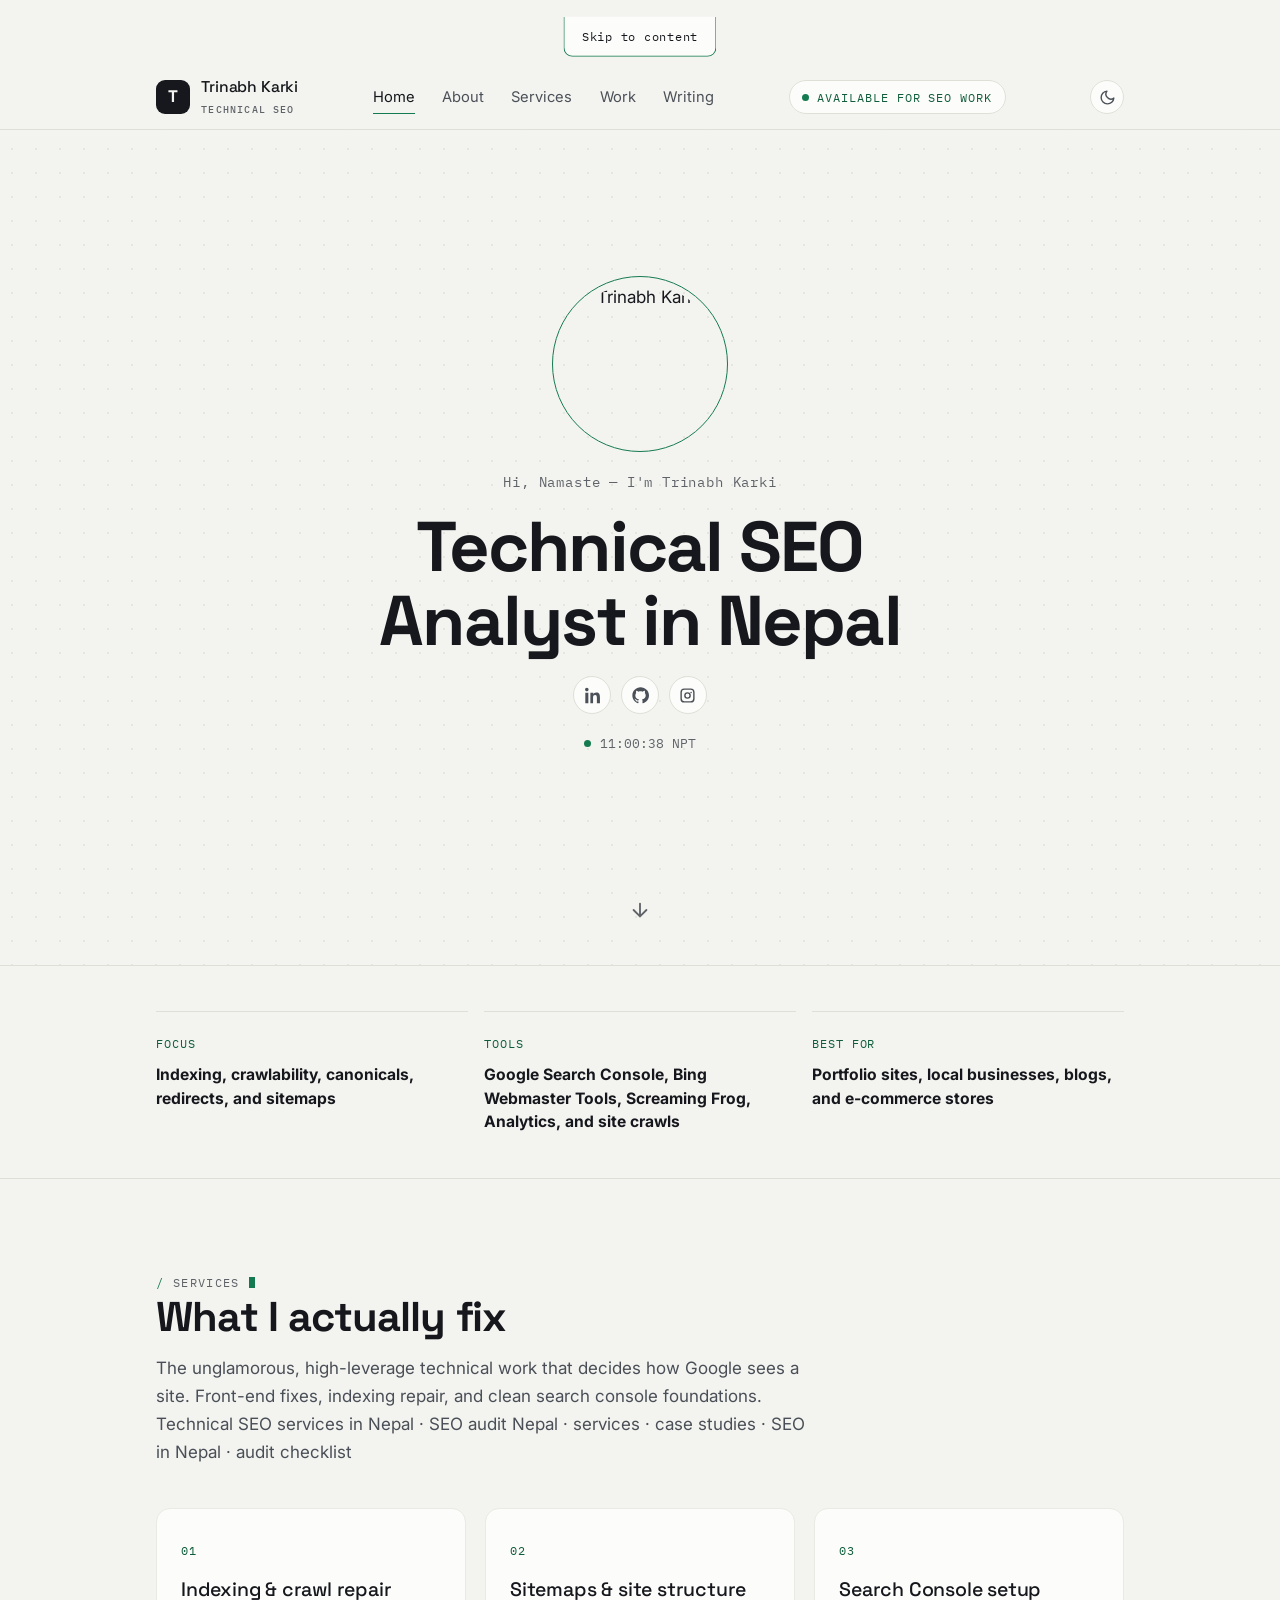
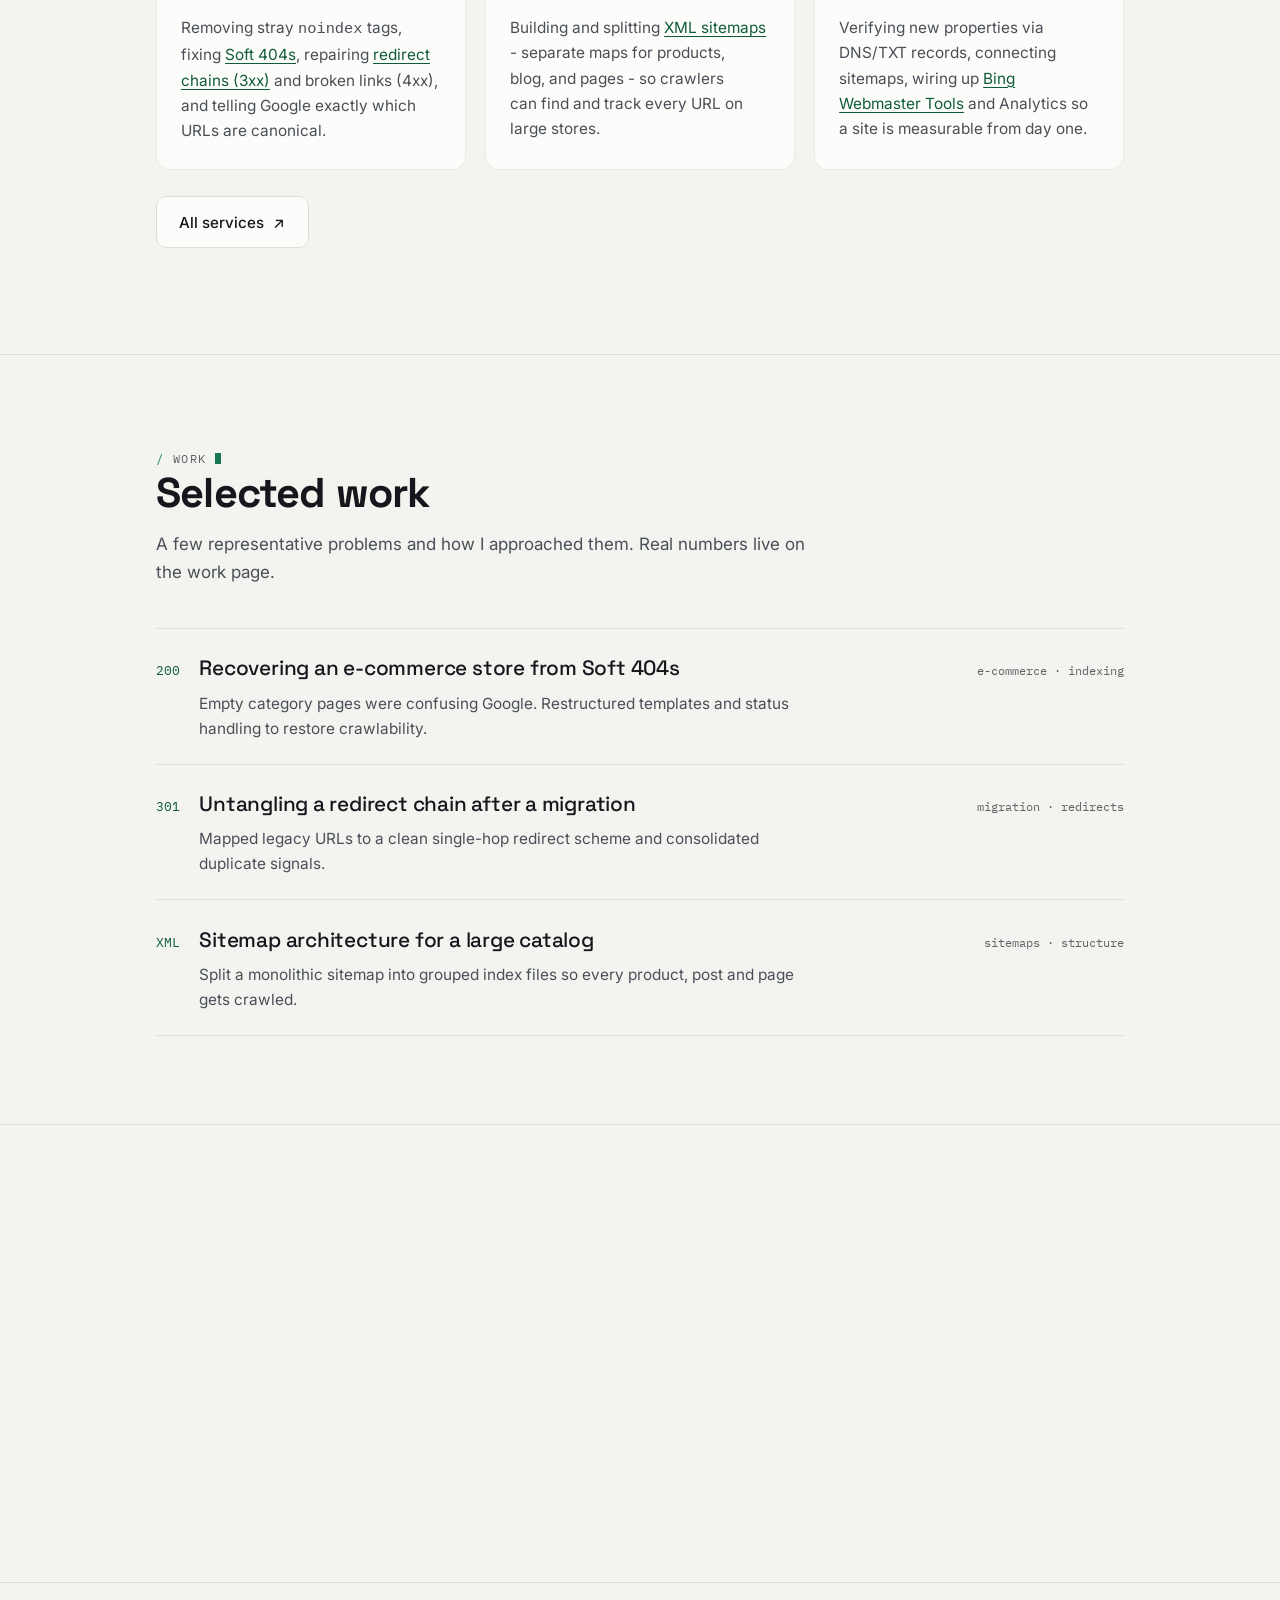
==== index.html @ 0bdc73ef "Add CSS crawl progress compatibility" ====
<!DOCTYPE html>
<html lang="en">
<head>
<meta charset="UTF-8">
<script>(function(){var r=document.documentElement;r.classList.add('js');try{var t=localStorage.getItem('theme');if(t==='light'||t==='dark'){r.setAttribute('data-theme',t);}}catch(e){}})();</script>
<meta name="viewport" content="width=device-width, initial-scale=1">
<meta name="theme-color" content="#F3F4F0" media="(prefers-color-scheme: light)">
<meta name="theme-color" content="#0C0E12" media="(prefers-color-scheme: dark)">
<title>Technical SEO Analyst in Nepal | Trinabh Karki</title>
<meta name="description" content="Trinabh Karki is a technical SEO analyst in Nepal focused on crawlability, indexing, canonicals, redirects, XML sitemaps, Search Console and technical audits.">
<link rel="canonical" href="https://trinabh.com.np/">
<meta name="robots" content="index, follow">
<meta property="og:type" content="website">
<meta property="og:site_name" content="Trinabh Karki">
<meta property="og:title" content="Technical SEO Analyst in Nepal | Trinabh Karki">
<meta property="og:description" content="Trinabh Karki is a technical SEO analyst in Nepal focused on crawlability, indexing, canonicals, redirects, XML sitemaps, Search Console and technical audits.">
<meta property="og:url" content="https://trinabh.com.np/">
<meta property="og:image" content="https://trinabh.com.np/images/og-banner.png">
<meta property="og:image:width" content="1200">
<meta property="og:image:height" content="630">
<meta property="og:image:alt" content="Trinabh Karki - Technical SEO Analyst">
<meta property="og:locale" content="en_NP">
<meta name="twitter:card" content="summary_large_image">
<meta name="twitter:title" content="Technical SEO Analyst in Nepal | Trinabh Karki">
<meta name="twitter:description" content="Trinabh Karki is a technical SEO analyst in Nepal focused on crawlability, indexing, canonicals, redirects, XML sitemaps, Search Console and technical audits.">
<meta name="twitter:image" content="https://trinabh.com.np/images/og-banner.png">
<meta name="twitter:image:alt" content="Trinabh Karki - Technical SEO Analyst">
<link rel="icon" href="/favicon.ico" sizes="any">
<link rel="icon" type="image/png" href="/favicon.png">
<link rel="preconnect" href="https://fonts.googleapis.com">
<link rel="preconnect" href="https://fonts.gstatic.com" crossorigin>
<link href="https://fonts.googleapis.com/css2?family=IBM+Plex+Mono:wght@400;500&family=Inter:wght@400;500;600&family=Space+Grotesk:wght@500;700&display=swap" rel="stylesheet">
<link rel="stylesheet" href="/css/main.css">
<link rel="alternate" type="application/rss+xml" title="Trinabh Karki - Writing" href="/feed.xml">
<script type="application/ld+json">
{
  "@context": "https://schema.org",
  "@graph": [
    {
      "@type": "Person",
      "@id": "https://trinabh.com.np/#person",
      "name": "Trinabh Karki",
      "jobTitle": "Technical SEO Analyst",
      "url": "https://trinabh.com.np/",
      "image": "https://trinabh.com.np/images/profile1.webp",
      "worksFor": { "@type": "Organization", "name": "SmartSites Nepal" },
      "alumniOf": { "@type": "CollegeOrUniversity", "name": "Tribhuvan University" },
      "address": { "@type": "PostalAddress", "addressLocality": "Kathmandu", "addressCountry": "NP" },
      "knowsAbout": ["Technical SEO", "Indexing", "Google Search Console", "Site migrations", "Sitemaps", "Google Analytics 4", "Google Tag Manager", "Malware remediation"],
      "knowsLanguage": ["en", "ne"],
      "email": "karkitrinabh30@gmail.com",
      "sameAs": [
        "https://www.linkedin.com/in/trinabhkarki/",
        "https://github.com/trinabhk",
        "https://www.instagram.com/trinabhkarki_/"
      ]
    },
    {
      "@type": "WebSite",
      "@id": "https://trinabh.com.np/#website",
      "url": "https://trinabh.com.np/",
      "name": "Trinabh Karki",
      "description": "Technical SEO analyst in Nepal - indexing, crawlability, and Search Console work.",
      "inLanguage": "en",
      "publisher": { "@id": "https://trinabh.com.np/#person" }
    }
  ]
}
</script>
</head>
<body>
<a class="skip-link" href="#main">Skip to content</a>
<div class="crawl-progress" aria-hidden="true"><div class="crawl-progress-bar"></div></div>

<header class="site-head">
  <div class="wrap head-inner">
    <a class="brand" href="/">
      <span class="brand-mark">T</span>
      <span class="brand-name">Trinabh Karki<span>Technical SEO</span></span>
    </a>
    <nav class="nav" id="primary-nav" aria-label="Primary">
      <a href="/" aria-current="page">Home</a>
      <a href="/about/">About</a>
      <a href="/services/">Services</a>
      <a href="/projects/">Work</a>
      <a href="/blog/">Writing</a>
    </nav>
    <a class="head-cta" href="mailto:karkitrinabh30@gmail.com?subject=Technical%20SEO%20Help"><span class="dot"></span>available for SEO work</a>
    <button class="theme-toggle" aria-label="Toggle dark mode" aria-pressed="false">
      <svg class="icon-sun" viewBox="0 0 24 24" fill="none" stroke="currentColor" stroke-width="2" stroke-linecap="round" stroke-linejoin="round" aria-hidden="true"><circle cx="12" cy="12" r="4"></circle><path d="M12 2v2M12 20v2M4.93 4.93l1.41 1.41M17.66 17.66l1.41 1.41M2 12h2M20 12h2M6.34 17.66l-1.41 1.41M19.07 4.93l-1.41 1.41"></path></svg>
      <svg class="icon-moon" viewBox="0 0 24 24" fill="none" stroke="currentColor" stroke-width="2" stroke-linecap="round" stroke-linejoin="round" aria-hidden="true"><path d="M21 12.79A9 9 0 1 1 11.21 3 7 7 0 0 0 21 12.79z"></path></svg>
    </button>
    <button class="nav-toggle" aria-label="Menu" aria-controls="primary-nav" aria-expanded="false"><span></span><span></span><span></span></button>
  </div>
</header>

<main id="main">
  <section class="welcome">
    <div class="wrap welcome-inner">
      <div class="welcome-photo-wrap">
        <img
          class="welcome-photo"
          src="/images/profile1-176.webp"
          srcset="/images/profile1-120.webp 120w,
                  /images/profile1-176.webp 176w,
                  /images/profile1-240.webp 240w,
                  /images/profile1-352.webp 352w"
          sizes="(max-width: 600px) 120px, (max-width: 880px) 20vw, 176px"
          alt="Trinabh Karki"
          width="176"
          height="176"
          fetchpriority="high"
        >
      </div>
      <p class="welcome-greeting">Hi, Namaste — I'm Trinabh Karki</p>
      <h1 class="welcome-name">Technical SEO Analyst in Nepal</h1>
      <div class="welcome-social">
        <a href="https://www.linkedin.com/in/trinabhkarki/" target="_blank" rel="noopener noreferrer" aria-label="LinkedIn profile">
          <svg viewBox="-1.5 0 24 24" aria-hidden="true"><path d="M4.98 3.5C4.98 4.88 3.86 6 2.5 6S0 4.88 0 3.5 1.12 1 2.5 1s2.48 1.12 2.48 2.5ZM.35 8.1h4.3V23H.35V8.1Zm7.15 0h4.12v2.03h.06c.57-1.08 1.98-2.22 4.07-2.22C20.1 7.91 21 10.77 21 14.49V23h-4.3v-7.54c0-1.8-.03-4.12-2.51-4.12-2.51 0-2.9 1.96-2.9 3.99V23H7.5V8.1Z"/></svg>
        </a>
        <a href="https://github.com/trinabhk" target="_blank" rel="noopener noreferrer" aria-label="GitHub profile">
          <svg viewBox="0 0 24 24" aria-hidden="true"><path d="M12 .5C5.73.5.5 5.73.5 12c0 5.09 3.29 9.39 7.86 10.91.57.1.79-.25.79-.55 0-.27-.01-1.13-.02-2.05-3.2.7-3.88-1.35-3.88-1.35-.53-1.34-1.29-1.7-1.29-1.7-1.05-.72.08-.71.08-.71 1.17.08 1.78 1.2 1.78 1.2 1.04 1.78 2.73 1.27 3.4.97.1-.75.4-1.27.73-1.56-2.55-.29-5.23-1.28-5.23-5.68 0-1.25.45-2.28 1.18-3.08-.12-.29-.51-1.46.11-3.04 0 0 .96-.31 3.15 1.18.91-.25 1.89-.38 2.86-.38.97 0 1.95.13 2.86.38 2.18-1.49 3.14-1.18 3.14-1.18.63 1.58.23 2.75.11 3.04.74.8 1.18 1.83 1.18 3.08 0 4.41-2.69 5.39-5.25 5.67.41.36.78 1.08.78 2.17 0 1.57-.01 2.83-.01 3.22 0 .3.21.66.79.55C20.71 21.39 24 17.09 24 12c0-6.27-5.23-11.5-12-11.5Z"/></svg>
        </a>
        <a href="https://www.instagram.com/trinabhkarki_/" target="_blank" rel="noopener noreferrer" aria-label="Instagram profile">
          <svg viewBox="0 0 24 24" aria-hidden="true"><path d="M7.5 2h9A5.5 5.5 0 0 1 22 7.5v9A5.5 5.5 0 0 1 16.5 22h-9A5.5 5.5 0 0 1 2 16.5v-9A5.5 5.5 0 0 1 7.5 2Zm0 2A3.5 3.5 0 0 0 4 7.5v9A3.5 3.5 0 0 0 7.5 20h9a3.5 3.5 0 0 0 3.5-3.5v-9A3.5 3.5 0 0 0 16.5 4h-9Zm4.5 3.3A4.7 4.7 0 1 1 12 16.7a4.7 4.7 0 0 1 0-9.4Zm0 2A2.7 2.7 0 1 0 12 14.7a2.7 2.7 0 0 0 0-5.4Zm5.1-2.65a1.1 1.1 0 1 1-1.1 1.1 1.1 1.1 0 0 1 1.1-1.1Z"/></svg>
        </a>
      </div>
      <p class="welcome-time"><span class="dot"></span><span id="local-time">--:--:-- NPT</span></p>
    </div>
    <a class="welcome-scroll" href="#proof" aria-label="Scroll down">
      <svg viewBox="0 0 24 24" fill="none" stroke="currentColor" stroke-width="2" stroke-linecap="round" stroke-linejoin="round" aria-hidden="true"><path d="M12 5v14M5 12l7 7 7-7"/></svg>
    </a>
  </section>

  <section id="proof" class="section proof-strip">
    <div class="wrap proof-grid">
      <div class="reveal">
        <span class="num">focus</span>
        <strong>Indexing, crawlability, canonicals, redirects, and sitemaps</strong>
      </div>
      <div class="reveal">
        <span class="num">tools</span>
        <strong>Google Search Console, Bing Webmaster Tools, Screaming Frog, Analytics, and site crawls</strong>
      </div>
      <div class="reveal">
        <span class="num">best for</span>
        <strong>Portfolio sites, local businesses, blogs, and e-commerce stores</strong>
      </div>
    </div>
  </section>

  <section class="section">
    <div class="wrap">
      <div class="section-head reveal">
        <p class="eyebrow"><span class="token"><span class="slash">/</span> services</span></p>
        <h2>What I actually fix</h2>
        <p>The unglamorous, <a href="/blog/technical-seo-audit-checklist/">high-leverage technical work</a> that decides how Google sees a site. Front-end fixes, indexing repair, and clean search console foundations.</p>
        <p><a href="/technical-seo-nepal/">Technical SEO services in Nepal</a> · <a href="/seo-audit-nepal/">SEO audit Nepal</a> · <a href="/services/">services</a> · <a href="/projects/">case studies</a> · <a href="/blog/seo-in-nepal/">SEO in Nepal</a> · <a href="/blog/technical-seo-audit-checklist/">audit checklist</a></p>
      </div>
      <div class="grid grid-3">
        <article class="card reveal">
          <span class="num">01</span>
          <h3>Indexing & crawl repair</h3>
          <p>Removing stray <code>noindex</code> tags, fixing <a href="/projects/#soft-404">Soft 404s</a>, repairing <a href="/projects/#redirect-chain">redirect chains (3xx)</a> and broken links (4xx), and telling Google exactly which URLs are canonical.</p>
        </article>
        <article class="card reveal">
          <span class="num">02</span>
          <h3>Sitemaps & site structure</h3>
          <p>Building and splitting <a href="/projects/#sitemap-architecture">XML sitemaps</a> - separate maps for products, blog, and pages - so crawlers can find and track every URL on large stores.</p>
        </article>
        <article class="card reveal">
          <span class="num">03</span>
          <h3>Search Console setup</h3>
          <p>Verifying new properties via DNS/TXT records, connecting sitemaps, wiring up <a href="/projects/#search-console-launch">Bing Webmaster Tools</a> and Analytics so a site is measurable from day one.</p>
        </article>
      </div>
      <p style="margin-top:1.6rem"><a class="btn btn-ghost" href="/services/">All services <span class="arrow">↗</span></a></p>
    </div>
  </section>

  <section class="section">
    <div class="wrap">
      <div class="section-head reveal">
        <p class="eyebrow"><span class="token"><span class="slash">/</span> work</span></p>
        <h2>Selected work</h2>
        <p>A few representative problems and how I approached them. Real numbers live on the work page.</p>
      </div>
      <div class="rows reveal">
        <a class="row" href="/projects/#soft-404">
          <span class="row-no">200</span>
          <span><h3>Recovering an e-commerce store from Soft 404s</h3><p>Empty category pages were confusing Google. Restructured templates and status handling to restore crawlability.</p></span>
          <span class="row-meta">e-commerce · indexing</span>
        </a>
        <a class="row" href="/projects/#redirect-chain">
          <span class="row-no">301</span>
          <span><h3>Untangling a redirect chain after a migration</h3><p>Mapped legacy URLs to a clean single-hop redirect scheme and consolidated duplicate signals.</p></span>
          <span class="row-meta">migration · redirects</span>
        </a>
        <a class="row" href="/projects/#sitemap-architecture">
          <span class="row-no">XML</span>
          <span><h3>Sitemap architecture for a large catalog</h3><p>Split a monolithic sitemap into grouped index files so every product, post and page gets crawled.</p></span>
          <span class="row-meta">sitemaps · structure</span>
        </a>
      </div>
    </div>
  </section>

  <section class="section">
    <div class="wrap">
      <div class="band reveal">
        <div>
          <h2>Got a site that won't rank?</h2>
          <p>If pages aren't getting indexed, traffic dipped after a migration, or Search Console is full of errors - that's exactly my work. Let's take a look.</p>
        </div>
        <a class="btn btn-primary" href="mailto:karkitrinabh30@gmail.com?subject=Technical%20SEO%20Audit%20Request">Request an audit <span class="arrow">↗</span></a>
      </div>
    </div>
  </section>
</main>

<footer class="site-foot">
  <div class="wrap">
    <div class="foot-grid">
      <div>
        <p class="foot-lead">Technical SEO that practices what it preaches - clean metadata, valid sitemaps, indexable pages.</p>
      </div>
      <div>
        <h3>Pages</h3>
        <a href="/about/">About</a>
        <a href="/services/">Services</a>
        <a href="/projects/">Work</a>
        <a href="/blog/">Writing</a>
      </div>
      <div>
        <h3>Contact</h3>
        <a href="mailto:karkitrinabh30@gmail.com">karkitrinabh30@gmail.com</a>
        <a class="social-link" href="https://www.linkedin.com/in/trinabhkarki/" target="_blank" rel="noopener noreferrer" aria-label="LinkedIn profile">
          <svg viewBox="-1.5 0 24 24" aria-hidden="true"><path d="M4.98 3.5C4.98 4.88 3.86 6 2.5 6S0 4.88 0 3.5 1.12 1 2.5 1s2.48 1.12 2.48 2.5ZM.35 8.1h4.3V23H.35V8.1Zm7.15 0h4.12v2.03h.06c.57-1.08 1.98-2.22 4.07-2.22C20.1 7.91 21 10.77 21 14.49V23h-4.3v-7.54c0-1.8-.03-4.12-2.51-4.12-2.51 0-2.9 1.96-2.9 3.99V23H7.5V8.1Z"/></svg>
          <span>LinkedIn</span>
        </a>
        <a class="social-link" href="https://github.com/trinabhk" target="_blank" rel="noopener noreferrer" aria-label="GitHub profile"><svg viewBox="0 0 24 24" aria-hidden="true"><path d="M12 .5C5.73.5.5 5.73.5 12c0 5.09 3.29 9.39 7.86 10.91.57.1.79-.25.79-.55 0-.27-.01-1.13-.02-2.05-3.2.7-3.88-1.35-3.88-1.35-.53-1.34-1.29-1.7-1.29-1.7-1.05-.72.08-.71.08-.71 1.17.08 1.78 1.2 1.78 1.2 1.04 1.78 2.73 1.27 3.4.97.1-.75.4-1.27.73-1.56-2.55-.29-5.23-1.28-5.23-5.68 0-1.25.45-2.28 1.18-3.08-.12-.29-.51-1.46.11-3.04 0 0 .96-.31 3.15 1.18.91-.25 1.89-.38 2.86-.38.97 0 1.95.13 2.86.38 2.18-1.49 3.14-1.18 3.14-1.18.63 1.58.23 2.75.11 3.04.74.8 1.18 1.83 1.18 3.08 0 4.41-2.69 5.39-5.25 5.67.41.36.78 1.08.78 2.17 0 1.57-.01 2.83-.01 3.22 0 .3.21.66.79.55C20.71 21.39 24 17.09 24 12c0-6.27-5.23-11.5-12-11.5Z"/></svg><span>GitHub</span></a><a class="social-link" href="https://www.instagram.com/trinabhkarki_/" target="_blank" rel="noopener noreferrer" aria-label="Instagram profile">
          <svg viewBox="0 0 24 24" aria-hidden="true"><path d="M7.5 2h9A5.5 5.5 0 0 1 22 7.5v9A5.5 5.5 0 0 1 16.5 22h-9A5.5 5.5 0 0 1 2 16.5v-9A5.5 5.5 0 0 1 7.5 2Zm0 2A3.5 3.5 0 0 0 4 7.5v9A3.5 3.5 0 0 0 7.5 20h9a3.5 3.5 0 0 0 3.5-3.5v-9A3.5 3.5 0 0 0 16.5 4h-9Zm4.5 3.3A4.7 4.7 0 1 1 12 16.7a4.7 4.7 0 0 1 0-9.4Zm0 2A2.7 2.7 0 1 0 12 14.7a2.7 2.7 0 0 0 0-5.4Zm5.1-2.65a1.1 1.1 0 1 1-1.1 1.1 1.1 1.1 0 0 1 1.1-1.1Z"/></svg>
          <span>Instagram</span>
        </a>
        <a href="/sitemap.xml">Sitemap</a>
      </div>
    </div>
    <div class="foot-base">
      <span>© 2026 Trinabh Karki · Kathmandu, Nepal</span>
      <span>200 OK · indexed, follow</span>
    </div>
  </div>
</footer>

<script src="/js/site.js"></script>
</body>
</html>
---- css/main.css ----
/* ============================================================
   Trinabh Karki - Technical SEO Analyst
   Design system: the machine-readable layer made visible.
   ============================================================ */

:root {
  --paper:      #F3F4F0;  /* cool off-white base                     */
  --panel:      #FCFCFA;  /* raised card surface                     */
  --ink:        #15171C;  /* near-black, faint blue                  */
  --ink-soft:   #4A4F57;  /* secondary text                          */
  --ink-faint:  #5E6267;  /* tertiary / captions - AA on paper & panel */
  --line:       #DEE0D7;  /* hairline on paper                       */
  --line-soft:  #E9EAE3;  /* hairline on panels                      */
  --index:      #14794E;  /* the live / indexed / 200 accent         */
  --index-dim:  #0F5C3B;  /* darker green for text on light          */
  --signal:     #B4471F;  /* clay - the one warning/error moment     */

  --display: "Space Grotesk", system-ui, sans-serif;
  --body:    "Inter", system-ui, sans-serif;
  --mono:    "IBM Plex Mono", ui-monospace, monospace;

  --wrap: 1080px;
  --gutter: clamp(1.25rem, 5vw, 3.5rem);
  --radius: 14px;
  --ease: cubic-bezier(.2, .7, .2, 1);

  --code-bg:  #E7E9E1;  /* inline code background                  */
  --code-ink: inherit;  /* inline code text - follows surrounding copy */

  --band-bg:     #15171C;  /* dark CTA band surface                   */
  --band-ink:    #F3F4F0;  /* band heading text                       */
  --band-ink-soft: #B9BCC2;/* band body text                          */
  --metabar-bg:  #15171C;  /* HTTP status bar atop the meta panel     */
  --shadow-card: rgba(21,23,28,.35);   /* card hover lift            */
  --glow:        rgba(20,121,78,.45);  /* pulsing status dot          */
  --glow-out:    rgba(20,121,78,0);    /* ...faded, for the keyframe  */
}

* { box-sizing: border-box; }

html { scroll-behavior: smooth; }
@media (prefers-reduced-motion: reduce) { html { scroll-behavior: auto; } }

body {
  margin: 0;
  background: var(--paper);
  color: var(--ink);
  font-family: var(--body);
  font-size: 1.0625rem;
  line-height: 1.65;
  -webkit-font-smoothing: antialiased;
  text-rendering: optimizeLegibility;
  transition: background-color .25s var(--ease), color .25s var(--ease);
}

/* ---------- paper grain: subtle texture over the --paper base ---------- */
body::after {
  content: "";
  position: fixed; inset: 0;
  z-index: 2147483647;
  pointer-events: none;
  opacity: .045;
  mix-blend-mode: overlay;
  background-image: url('data:image/svg+xml;utf8,<svg xmlns="http://www.w3.org/2000/svg"><filter id="n"><feTurbulence type="fractalNoise" baseFrequency="0.85" numOctaves="2" stitchTiles="stitch"/></filter><rect width="100%" height="100%" filter="url(%23n)"/></svg>');
  background-repeat: repeat;
  background-size: 180px 180px;
}
@media (max-width: 760px) {
  body::after { display: none; }
}

img { max-width: 100%; display: block; }

a { color: inherit; text-decoration: none; }

::selection { background: var(--index); color: #fff; }

:focus-visible {
  outline: 2px solid var(--index);
  outline-offset: 3px;
  border-radius: 3px;
}

.wrap { width: 100%; max-width: var(--wrap); margin-inline: auto; padding-inline: var(--gutter); }

/* ---------- mono tokens / eyebrows : the data layer ---------- */
.token {
  font-family: var(--mono);
  font-size: .72rem;
  letter-spacing: .12em;
  text-transform: uppercase;
  color: var(--ink-faint);
}
.token .slash { color: var(--index); }

.eyebrow {
  display: inline-flex;
  align-items: center;
  gap: .55rem;
  font-family: var(--mono);
  font-size: .72rem;
  letter-spacing: .14em;
  text-transform: uppercase;
  color: var(--ink-faint);
  margin: 0 0 1.4rem;
}
.eyebrow b { color: var(--index-dim); font-weight: 500; }
.eyebrow::after {
  content: "";
  display: inline-block;
  width: 6px; height: 1em;
  background: var(--index);
  animation: caret 1.1s step-end infinite;
}
@keyframes caret { 50% { opacity: 0; } }
@media (prefers-reduced-motion: reduce) { .eyebrow::after { animation: none; } }

/* live status dot */
.dot {
  width: 7px; height: 7px; border-radius: 50%;
  background: var(--index);
  display: inline-block;
  position: relative;
  box-shadow: 0 0 0 0 var(--glow);
  animation: pulse 2.6s var(--ease) infinite;
}
@keyframes pulse {
  0%   { box-shadow: 0 0 0 0 var(--glow); }
  70%  { box-shadow: 0 0 0 7px var(--glow-out); }
  100% { box-shadow: 0 0 0 0 var(--glow-out); }
}
@media (prefers-reduced-motion: reduce) { .dot { animation: none; } }

/* ---------- crawl progress: scroll position read as crawl depth ---------- */
.crawl-progress {
  position: fixed; top: 0; left: 0; width: 100%; height: 2px;
  z-index: 60; pointer-events: none;
}
.crawl-progress-bar {
  height: 100%; width: 100%;
  background: var(--index);
  transform: scaleX(0);
  transform-origin: left center;
  transition: transform .12s linear;
}
@media (prefers-reduced-motion: reduce) { .crawl-progress { display: none; } }
/* No JS fallback any more, so in a browser without scroll() the bar would just
   sit at scaleX(0) forever. Hide it rather than ship a dead element. */
@supports not (animation-timeline: scroll()) { .crawl-progress { display: none; } }

/* ============================================================
   Header
   ============================================================ */
.site-head {
  position: sticky; top: 0; z-index: 50;
  backdrop-filter: saturate(1.4) blur(10px);
  background: color-mix(in srgb, var(--paper) 82%, transparent);
  border-bottom: 1px solid var(--line);
}
.head-inner {
  display: flex; align-items: center; justify-content: space-between;
  height: 64px;
}
.brand { display: flex; align-items: center; gap: .7rem; }
.brand-mark {
  width: 34px; height: 34px; border-radius: 9px;
  background: var(--ink); color: var(--paper);
  display: grid; place-items: center;
  font-family: var(--display); font-weight: 700; font-size: 1.05rem;
  transition: background .25s var(--ease);
}
.brand:hover .brand-mark { background: var(--index); }
.brand-name { font-family: var(--display); font-weight: 500; font-size: .98rem; letter-spacing: -.01em; }
.brand-name span { display: block; font-family: var(--mono); font-size: .62rem; letter-spacing: .12em; text-transform: uppercase; color: var(--ink-faint); margin-top: 1px; }

.nav { display: flex; align-items: center; gap: 1.7rem; }
.nav a {
  font-size: .92rem; color: var(--ink-soft);
  position: relative; padding: .2rem 0;
  transition: color .2s var(--ease);
}
.nav a::after {
  content: ""; position: absolute; left: 0; bottom: -2px;
  height: 1.5px; width: 0; background: var(--index);
  transition: width .25s var(--ease);
}
.nav a:hover, .nav a[aria-current="page"] { color: var(--ink); }
.nav a:hover::after, .nav a[aria-current="page"]::after { width: 100%; }

.head-cta {
  display: inline-flex; align-items: center; gap: .5rem;
  font-family: var(--mono); font-size: .72rem; letter-spacing: .08em;
  text-transform: uppercase; color: var(--index-dim);
  border: 1px solid var(--line); border-radius: 999px; /* unslop-ignore: status badge, not a button */
  padding: .42rem .8rem; background: var(--panel);
  transition: border-color .2s var(--ease), transform .2s var(--ease);
}
.head-cta:hover { border-color: var(--index); transform: translateY(-1px); }

.theme-toggle {
  display: inline-flex; align-items: center; justify-content: center;
  width: 34px; height: 34px; margin-left: .6rem; flex: 0 0 auto;
  border: 1px solid var(--line); border-radius: 50%;
  background: var(--panel); color: var(--ink-soft); cursor: pointer;
  transition: border-color .2s var(--ease), color .2s var(--ease), transform .2s var(--ease);
}
.theme-toggle:hover { border-color: var(--index); color: var(--index-dim); transform: translateY(-1px); }
.theme-toggle svg { width: 17px; height: 17px; }
.theme-toggle .icon-sun { display: none; }
:root[data-theme="dark"] .theme-toggle .icon-sun { display: block; }
:root[data-theme="dark"] .theme-toggle .icon-moon { display: none; }
@media (prefers-color-scheme: dark) {
  :root:not([data-theme="light"]) .theme-toggle .icon-sun { display: block; }
  :root:not([data-theme="light"]) .theme-toggle .icon-moon { display: none; }
}

.nav-toggle { display: none; }

@media (max-width: 760px) {
  .nav, .head-cta { display: none; }
  .head-inner {
    flex-wrap: wrap;
    height: auto;
    min-height: 64px;
    position: relative;
  }
  .nav-toggle {
    display: inline-flex; flex-direction: column; gap: 4px;
    background: none; border: 0; cursor: pointer; padding: 8px;
    margin-left: auto;
  }
  .nav-toggle span { width: 22px; height: 2px; background: var(--ink); transition: .25s var(--ease); }
  .site-head.open .nav-toggle span:nth-child(1) { transform: translateY(6px) rotate(45deg); }
  .site-head.open .nav-toggle span:nth-child(2) { opacity: 0; }
  .site-head.open .nav-toggle span:nth-child(3) { transform: translateY(-6px) rotate(-45deg); }
  .site-head.open .nav {
    display: flex; flex-direction: column; align-items: flex-start;
    order: 3;
    flex: 0 0 100%;
    width: 100%;
    gap: 1.1rem; padding: 1rem 0 1.35rem;
    border-top: 1px solid var(--line);
    background: var(--paper);
  }
  .site-head.open .nav a { display: block; width: 100%; }
  .site-head.open .nav a { font-size: 1.15rem; }
}

/* ============================================================
   Metadata panel - the signature element
   ============================================================ */
.meta-panel {
  font-family: var(--mono); font-size: .82rem; line-height: 1.85;
  background: var(--panel);
  border: 1px solid var(--line);
  border-radius: var(--radius);
  overflow: hidden;
}
.meta-bar {
  display: flex; align-items: center; gap: .55rem;
  padding: .65rem .95rem;
  background: var(--metabar-bg); color: var(--band-ink);
  font-size: .7rem; letter-spacing: .1em; text-transform: uppercase;
}
.meta-bar .req { color: #9fb8ab; }
.meta-bar .ok  { margin-left: auto; color: #7fd6a6; }
.meta-bar .err { margin-left: auto; color: #e8875a; }
.meta-body { padding: 1rem 1.1rem 1.15rem; }
.meta-row { display: flex; gap: .8rem; color: var(--ink-soft); }
.meta-row .k { color: var(--ink-faint); min-width: 88px; }
.meta-row .v { color: var(--ink); }
.meta-row .v.live { color: var(--index-dim); display: inline-flex; align-items: center; gap: .5rem; }

/* ============================================================
   Welcome (homepage full-page intro)
   ============================================================ */
html:has(.welcome) { scroll-snap-type: y proximity; }
.welcome {
  position: relative;
  min-height: 100dvh;
  display: flex; align-items: center; justify-content: center;
  text-align: center;
  background-image: radial-gradient(circle, color-mix(in srgb, var(--line) 70%, transparent) 1px, transparent 1.5px);
  background-size: 24px 24px;
  scroll-snap-align: start;
  cursor: grab;
  /* pan-y, not none: native touch scrolling has to keep working across a
     full-viewport section. The drag-to-dismiss is a pointer flourish on top. */
  touch-action: pan-y;
  user-select: none;
}
.welcome.dragging { cursor: grabbing; will-change: transform; }
.welcome a, .welcome button { cursor: pointer; }
.welcome-scroll {
  position: absolute; left: 50%; bottom: clamp(1.5rem, 4vh, 3rem);
  transform: translateX(-50%);
  color: var(--ink-faint);
  animation: bob 2s var(--ease) infinite;
}
.welcome-scroll svg { width: 22px; height: 22px; }
@keyframes bob { 0%, 100% { transform: translate(-50%, 0); } 50% { transform: translate(-50%, 8px); } }
@media (prefers-reduced-motion: reduce) { .welcome-scroll { animation: none; } }
.welcome-inner { display: flex; flex-direction: column; align-items: center; gap: 1.15rem; }

/* The hero must be immediately readable on first paint. Do not gate it behind
   the reveal observer or delayed opacity transitions. */
.welcome-inner {
  opacity: 1;
  transform: none;
}
.welcome-inner > * {
  opacity: 1;
  transform: none;
  transition: none;
}

.welcome-photo-wrap {
  display: inline-flex; padding: 6px;
  border-radius: 50%; border: 1.5px solid var(--index);
  width: clamp(120px, 20vw, 176px); height: clamp(120px, 20vw, 176px);
  overflow: hidden;
}
.welcome-photo {
  display: block;
  width: 100%; height: 100%;
  border-radius: 50%; object-fit: cover; object-position: center 20%;
}
.welcome-greeting {
  font-family: var(--mono); font-size: .85rem; letter-spacing: .06em;
  color: var(--ink-faint); margin: 0;
}
.welcome-name {
  font-family: var(--display); font-weight: 700;
  font-size: clamp(2.4rem, 7vw, 4.4rem);
  line-height: 1.04; letter-spacing: -.025em; margin: 0;
}
.welcome-role {
  font-family: var(--mono); font-size: .8rem; letter-spacing: .14em;
  text-transform: uppercase; color: var(--index-dim); margin: 0;
  border: 1px solid var(--line); border-radius: 999px; /* unslop-ignore: status badge, not a button */
  padding: .45rem 1.1rem; background: var(--panel);
}
.welcome-social { display: flex; gap: .6rem; }
.welcome-social a {
  display: inline-flex; align-items: center; justify-content: center;
  width: 38px; height: 38px; border-radius: 50%;
  border: 1px solid var(--line); background: var(--panel); color: var(--ink-soft);
  transition: transform .2s var(--ease), border-color .2s var(--ease), color .2s var(--ease);
}
.welcome-social a:hover { border-color: var(--index); color: var(--index-dim); transform: translateY(-2px); }
.welcome-social svg { width: 17px; height: 17px; fill: currentColor; }
.welcome-time {
  display: inline-flex; align-items: center; gap: .55rem;
  font-family: var(--mono); font-size: .8rem; color: var(--ink-faint); margin: 0;
}

.hero-cta-row { display: flex; flex-wrap: wrap; gap: .8rem; align-items: center; }

.btn {
  display: inline-flex; align-items: center; gap: .55rem;
  font-family: var(--body); font-weight: 500; font-size: .95rem;
  padding: .8rem 1.4rem; border-radius: 10px;
  border: 1px solid transparent; cursor: pointer;
  transition: transform .2s var(--ease), background .2s var(--ease), border-color .2s var(--ease);
}
.btn-primary { background: var(--ink); color: var(--paper); }
.btn-primary:hover { background: var(--index); transform: translateY(-2px); }
.btn-ghost { border-color: var(--line); color: var(--ink); background: var(--panel); }
.btn-ghost:hover { border-color: var(--ink); transform: translateY(-2px); }
.btn .arrow { transition: transform .2s var(--ease); }
.btn:hover .arrow { transform: translate(3px,-3px); }

@media (max-width: 820px) {
  .hero-grid { grid-template-columns: 1fr; }
}

/* ============================================================
   Generic section + page header
   ============================================================ */
.section { padding: clamp(3rem, 7vw, 5.5rem) 0; border-top: 1px solid var(--line); }
.section-head { max-width: 60ch; margin-bottom: 2.6rem; }
.section-head h2 {
  font-family: var(--display); font-weight: 700;
  font-size: clamp(1.75rem, 3.6vw, 2.6rem);
  letter-spacing: -.02em; line-height: 1.08; margin: 0 0 .9rem;
}
.section-head p { color: var(--ink-soft); margin: 0; }

.proof-strip { padding: clamp(1.8rem, 4vw, 2.8rem) 0; scroll-snap-align: start; }
.proof-grid {
  display: grid;
  grid-template-columns: repeat(3, minmax(0, 1fr));
  gap: 1rem;
}
.proof-grid > div {
  border-top: 1px solid var(--line);
  padding-top: 1rem;
}
.proof-grid .num {
  font-family: var(--mono);
  font-size: .72rem;
  color: var(--index-dim);
  letter-spacing: .08em;
  text-transform: uppercase;
}
.proof-grid strong {
  display: block;
  margin-top: .45rem;
  color: var(--ink);
  font-size: .98rem;
  line-height: 1.5;
}
@media (max-width: 760px) {
  .proof-grid { grid-template-columns: 1fr; }
}

.page-head { padding: clamp(3.5rem, 8vw, 6rem) 0 clamp(1.5rem, 4vw, 2.5rem); }
.page-head h1 {
  font-family: var(--display); font-weight: 700;
  font-size: clamp(2.3rem, 5.6vw, 3.8rem);
  letter-spacing: -.025em; line-height: 1.04; margin: 0 0 1rem; max-width: 18ch;
}
.page-head p { color: var(--ink-soft); max-width: 56ch; font-size: 1.1rem; margin: 0; }

/* ============================================================
   Cards / grids
   ============================================================ */
.grid { display: grid; gap: 1.2rem; }
.grid-2 { grid-template-columns: repeat(2, 1fr); }
.grid-3 { grid-template-columns: repeat(3, 1fr); }
@media (max-width: 820px) { .grid-3 { grid-template-columns: repeat(2,1fr); } }
@media (max-width: 620px) { .grid-2, .grid-3 { grid-template-columns: 1fr; } }

.card {
  background: var(--panel); border: 1px solid var(--line-soft);
  border-radius: var(--radius); padding: 1.6rem 1.5rem;
  transition: transform .25s var(--ease), border-color .25s var(--ease), box-shadow .25s var(--ease);
}
.card:hover { transform: translateY(-4px); border-color: var(--line); box-shadow: 0 14px 34px -22px var(--shadow-card); }
.card .num { font-family: var(--mono); font-size: .72rem; color: var(--index-dim); letter-spacing: .1em; }
.card h3 { font-family: var(--display); font-weight: 500; font-size: 1.22rem; letter-spacing: -.01em; margin: .7rem 0 .55rem; }
.card p { color: var(--ink-soft); font-size: .96rem; margin: 0; }
.card .tags { margin-top: 1rem; display: flex; flex-wrap: wrap; gap: .4rem; }
.tag { font-family: var(--mono); font-size: .66rem; letter-spacing: .06em; color: var(--ink-soft); border: 1px solid var(--line); border-radius: 5px; padding: .2rem .45rem; }

/* link list rows */
.rows { border-top: 1px solid var(--line); }
.row {
  display: grid; grid-template-columns: auto 1fr auto; gap: 1.2rem; align-items: baseline;
  padding: 1.4rem 0; border-bottom: 1px solid var(--line);
  transition: padding-left .25s var(--ease);
}
.row:hover { padding-left: .6rem; }
.row .row-no { font-family: var(--mono); font-size: .8rem; color: var(--index-dim); }
.row h3 { font-family: var(--display); font-weight: 500; font-size: 1.3rem; margin: 0 0 .3rem; letter-spacing: -.01em; }
.row p { margin: 0; color: var(--ink-soft); font-size: .96rem; max-width: 60ch; }
.row .row-meta { font-family: var(--mono); font-size: .72rem; color: var(--ink-faint); white-space: nowrap; }
@media (max-width: 620px) { .row { grid-template-columns: auto 1fr; } .row .row-meta { display: none; } }

/* ============================================================
   Skill / stack chips
   ============================================================ */
.chips { display: flex; flex-wrap: wrap; gap: .5rem; }
.chip {
  font-family: var(--mono); font-size: .76rem; letter-spacing: .02em;
  border: 1px solid var(--line); border-radius: 7px;
  padding: .45rem .7rem; background: var(--panel); color: var(--ink-soft);
  transition: border-color .2s var(--ease), color .2s var(--ease);
}
.chip:hover { border-color: var(--index); color: var(--index-dim); }

/* ============================================================
   Dark CTA band
   ============================================================ */
.band {
  background: var(--band-bg); color: var(--band-ink);
  border-radius: var(--radius); padding: clamp(2.2rem, 5vw, 3.4rem);
  display: grid; grid-template-columns: 1fr auto; gap: 1.6rem; align-items: center;
}
.band h2 { font-family: var(--display); font-weight: 700; font-size: clamp(1.6rem,3.4vw,2.4rem); letter-spacing: -.02em; margin: 0 0 .6rem; }
.band p { color: var(--band-ink-soft); margin: 0; max-width: 48ch; }
.band .btn-primary { background: var(--index); }
.band .btn-primary:hover { background: #18a169; }
@media (max-width: 700px){ .band { grid-template-columns: 1fr; } }

/* ============================================================
   Prose (blog posts / about narrative)
   ============================================================ */
.prose { max-width: 68ch; }
.prose p { margin: 0 0 1.25rem; color: var(--ink-soft); }
.prose h2 { font-family: var(--display); font-weight: 700; font-size: 1.6rem; letter-spacing: -.015em; margin: 2.6rem 0 1rem; }
.prose h3 { font-family: var(--display); font-weight: 500; font-size: 1.22rem; margin: 2rem 0 .7rem; }
.prose ul, .prose ol { color: var(--ink-soft); padding-left: 1.2rem; margin: 0 0 1.4rem; }
.prose li { margin-bottom: .55rem; }
.prose li::marker { color: var(--index); }
.prose code { font-family: var(--mono); font-size: .86em; background: var(--code-bg); color: var(--code-ink); padding: .12em .4em; border-radius: 5px; }
.prose strong { font-weight: 600; }
.prose blockquote {
  margin: 1.6rem 0; padding: .4rem 0 .4rem 1.3rem;
  border-left: 2px solid var(--index); color: var(--ink-soft); font-style: italic;
}
.callout {
  background: var(--panel); border: 1px solid var(--line); border-radius: var(--radius);
  padding: 1.2rem 1.3rem; margin: 1.8rem 0; font-size: .96rem;
}
.callout .token { display: block; margin-bottom: .5rem; }

/* ---------- inline content links: underlined so they read as clickable ---------- */
.prose a, .callout a, .faq-list a, .card p a, .card h3 a, .row p a {
  color: var(--index-dim);
  text-decoration: underline;
  text-decoration-color: var(--index-dim);
  text-decoration-thickness: 1px;
  text-underline-offset: 3px;
  transition: color .15s var(--ease), text-decoration-color .15s var(--ease);
}
.prose a:hover, .callout a:hover, .faq-list a:hover, .card p a:hover, .card h3 a:hover, .row p a:hover {
  color: var(--index);
  text-decoration-color: var(--index);
}

.faq-list { margin: 1.4rem 0 2rem; }
.faq-item {
  background: var(--panel); border: 1px solid var(--line-soft); border-radius: var(--radius);
  padding: 0 1.3rem; margin-bottom: .7rem; transition: border-color .2s var(--ease);
}
.faq-item[open] { border-color: var(--line); }
.faq-item summary {
  list-style: none; cursor: pointer; padding: 1.05rem 0;
  display: flex; align-items: center; justify-content: space-between; gap: 1rem;
  font-family: var(--display); font-weight: 500; font-size: 1.02rem; color: var(--ink);
}
.faq-item summary::-webkit-details-marker { display: none; }
.faq-item summary::after {
  content: "+"; flex-shrink: 0; font-family: var(--mono); font-size: 1.1rem; line-height: 1;
  color: var(--ink-faint); transition: transform .2s var(--ease);
}
.faq-item[open] summary::after { transform: rotate(45deg); }
.faq-item p { margin: 0 0 1.1rem; color: var(--ink-soft); font-size: .96rem; }

.sketch-diagram { display: block; width: 100%; max-width: 480px; height: auto; margin: 1.8rem auto 2.2rem; color: var(--ink-soft); }
.sketch-diagram text { font-family: var(--mono); text-transform: uppercase; letter-spacing: .1em; }

/* ============================================================
   Footer
   ============================================================ */
.site-foot { border-top: 1px solid var(--line); padding: 3rem 0 3.5rem; margin-top: 1rem; }
.foot-grid { display: grid; grid-template-columns: 1.4fr 1fr 1fr; gap: 2rem; }
.foot-grid h3 { font-family: var(--mono); font-size: .7rem; letter-spacing: .12em; text-transform: uppercase; color: var(--ink-faint); margin: 0 0 1rem; font-weight: 500; }
.foot-grid a { display: block; color: var(--ink-soft); font-size: .94rem; padding: .25rem 0; transition: color .2s var(--ease); }
.foot-grid a:hover { color: var(--index-dim); }
.foot-grid a.social-link {
  display: flex;
  align-items: center;
  gap: .45rem;
}
.social-link svg {
  width: 16px;
  height: 16px;
  fill: currentColor;
  flex: 0 0 auto;
}
.foot-lead { font-family: var(--display); font-size: 1.15rem; max-width: 32ch; line-height: 1.4; }
.foot-base {
  display: flex; flex-wrap: wrap; gap: 1rem; justify-content: space-between;
  margin-top: 2.5rem; padding-top: 1.5rem; border-top: 1px solid var(--line);
  font-family: var(--mono); font-size: .72rem; color: var(--ink-faint); letter-spacing: .04em;
}
@media (max-width: 620px){ .foot-grid { grid-template-columns: 1fr; gap: 1.6rem; } }

/* ---------- scroll reveal ---------- */
/* Scroll reveal is gated on html.js, which the inline head script sets. If the
   script never runs - blocked, failed, disabled - nothing is ever hidden, so
   the page reads in full instead of going blank waiting for a class. */
/* Gated on @supports not (...) as well: in a browser that drives reveal from
   CSS, nothing should ever set opacity 0 here. Otherwise removing the
   IntersectionObserver leaves Firefox with permanently invisible content. */
@supports not (animation-timeline: view()) {
  html.js .reveal { opacity: 0; transform: translateY(16px); transition: opacity .7s var(--ease), transform .7s var(--ease); }
  html.js .reveal.in { opacity: 1; transform: none; }
  @media (prefers-reduced-motion: reduce) { html.js .reveal { opacity: 1; transform: none; transition: none; } }
}

.mt-0 { margin-top: 0; }
.center { text-align: center; }

/* ============================================================
   Skip link - first tab stop, only visible once focused
   ============================================================ */
.skip-link {
  position: fixed; top: 0; left: 50%; z-index: 100;
  transform: translate(-50%, -120%);
  background: var(--panel); color: var(--ink);
  border: 1px solid var(--index); border-top: 0;
  border-radius: 0 0 9px 9px;
  padding: .6rem 1.1rem;
  font-family: var(--mono); font-size: .76rem; letter-spacing: .06em;
  transition: transform .18s var(--ease);
}
.skip-link:focus { transform: translate(-50%, 0); }
@media (prefers-reduced-motion: reduce) { .skip-link { transition: none; } }

/* ============================================================
   Print - a portfolio gets printed and PDF'd; strip the chrome
   ============================================================ */
@media print {
  .site-head, .crawl-progress, .skip-link, .welcome-scroll,
  .theme-toggle, .nav-toggle, .head-cta, .site-foot .foot-grid { display: none; }
  body { background: #fff; color: #000; font-size: 11pt; }
  body::after { display: none; } /* paper grain */
  html.js .reveal, html.js .welcome-inner > * { opacity: 1; transform: none; }
  .welcome { min-height: auto; padding: 1.5rem 0; background-image: none; }
  .section, .page-head { padding: 1.2rem 0; border-top-color: #ccc; }
  .band { background: transparent; color: #000; border: 1px solid #999; }
  .band p { color: #333; }
  .band .btn { display: none; }
  .card, .row, .meta-panel, .faq-item { break-inside: avoid; }
  .card:hover, .row:hover { transform: none; box-shadow: none; padding-left: 0; }
  .prose a::after { content: " (" attr(href) ")"; font-size: .85em; color: #555; }
  .faq-item[open] p, .faq-item p { display: block; }
}

/* ============================================================
   Dark Mode - system preference (progressive enhancement, no JS
   required) unless the user has explicitly picked "light" below.
   ============================================================ */
@media (prefers-color-scheme: dark) {
  :root:not([data-theme="light"]) {
    --paper:      #0C0E12;  /* rich dark slate/charcoal base */
    --panel:      #141923;  /* raised dark panel surface */
    --ink:        #F3F4F0;  /* cool off-white for body text */
    --ink-soft:   #A9B2C3;  /* secondary text with good contrast */
    --ink-faint:  #8891A6;  /* muted captions - lightened for AA contrast */
    --line:       #222938;  /* hairline separator on dark paper */
    --line-soft:  #1B212D;  /* hairline on panels */
    --index:      #1CB875;  /* slightly brighter green for dark contrast */
    --index-dim:  #4AD79E;  /* lighter green for text on dark */
    --signal:     #E55F2D;  /* brighter orange-clay for warnings */
    --code-bg:    #1B212D;
    --code-ink:   var(--index-dim);
    /* the band and meta bar are near-black in light mode; on a dark page they
       have to move *up* off the base or they vanish into it */
    --band-bg:     #1E2634;
    --metabar-bg:  #232B3A;
    --shadow-card: rgba(0,0,0,.6);
    --glow:        rgba(28,184,117,.4);
    --glow-out:    rgba(28,184,117,0);
  }
}

/* ---------- explicit theme, set via the toggle + localStorage ---------- */
:root[data-theme="dark"] {
  --paper:      #0C0E12;
  --panel:      #141923;
  --ink:        #F3F4F0;
  --ink-soft:   #A9B2C3;
  --ink-faint:  #8891A6;
  --line:       #222938;
  --line-soft:  #1B212D;
  --index:      #1CB875;
  --index-dim:  #4AD79E;
  --signal:     #E55F2D;
  --code-bg:    #1B212D;
  --code-ink:   var(--index-dim);
  --band-bg:     #1E2634;
  --metabar-bg:  #232B3A;
  --shadow-card: rgba(0,0,0,.6);
  --glow:        rgba(28,184,117,.4);
  --glow-out:    rgba(28,184,117,0);
}

/* ============================================================
   ADDITIONS — append to the end of css/main.css
   Uses existing tokens only. Nothing here overrides layout.
   ============================================================ */

/* ---------- 1. tabular numerals ----------
   The live clock currently reflows every second because digits
   have different widths. Also fixes the .proof-grid .num figures. */
.welcome-time,
#local-time,
.proof-grid .num,
.card .num,
.row .row-no,
.meta-row .v {
  font-variant-numeric: tabular-nums;
  font-feature-settings: "tnum" 1;
}

/* ---------- 2. text wrapping ----------
   balance = no orphan word on headings. pretty = no orphan on paragraphs. */
h1, h2, h3,
.section-head h2,
.page-head h1,
.card h3,
.row h3,
.band h2 {
  text-wrap: balance;
}
.prose p,
.section-head p,
.page-head p,
.card p,
.row p {
  text-wrap: pretty;
}

/* ---------- 3. view transitions ----------
   Cross-document morph between pages. Degrades to nothing. */
@view-transition { navigation: auto; }

@media (prefers-reduced-motion: no-preference) {
  ::view-transition-old(root) { animation: vt-out .18s var(--ease) both; }
  ::view-transition-new(root) { animation: vt-in  .26s var(--ease) both; }
}
@keyframes vt-out { to { opacity: 0; } }
@keyframes vt-in  { from { opacity: 0; transform: translateY(6px); } }

/* The header and progress bar should not fade with the page body. */
.site-head    { view-transition-name: site-head; }
.crawl-progress { view-transition-name: crawl-progress; }

/* ---------- 4. crawl progress, CSS-driven ----------
   Replaces the scroll listener + rAF loop in site.js.
   Runs off the compositor, so zero INP cost. */
@supports (animation-timeline: scroll()) {
  .crawl-progress-bar {
    transition: none;
    animation: crawl-depth linear both;
    animation-timeline: scroll(root block);
  }
  @keyframes crawl-depth {
    from { transform: scaleX(0); }
    to   { transform: scaleX(1); }
  }
}

/* ---------- 5. reveal, CSS-driven ----------
   Replaces the IntersectionObserver. Note html.js guards are kept so
   the JS path still works if you don't remove it. */
@supports (animation-timeline: view()) {
  @media (prefers-reduced-motion: no-preference) {
    html.js .reveal {
      animation: reveal-in linear both;
      animation-timeline: view();   /* must stay AFTER the shorthand, which resets it */
      animation-range: entry 5% cover 22%;
    }
    /* The hero paints immediately - matches the .welcome filter in site.js. */
    html.js .welcome .reveal { animation: none; opacity: 1; transform: none; }
  }
  @keyframes reveal-in {
    from { opacity: 0; transform: translateY(16px); }
    to   { opacity: 1; transform: none; }
  }
}

/* ---------- 6. status-code semantics on cards ----------
   200 stays green. 3xx goes clay. 4xx/5xx too. Currently all green. */
@property --status {
  syntax: "<color>";
  inherits: false;
  initial-value: #14794E;
}

.card .num,
.row .row-no {
  color: var(--status);
  transition: color .2s var(--ease);
}
.card:has(.num[data-status^="3"]) .num,
.row:has(.row-no[data-status^="3"]) .row-no { --status: var(--signal); }
.card:has(.num[data-status^="4"]) .num,
.card:has(.num[data-status^="5"]) .num     { --status: var(--signal); }
.card .num, .row .row-no                    { --status: var(--index-dim); }

/* scanline sweep on card hover — the one flourish worth having */
@media (prefers-reduced-motion: no-preference) and (hover: hover) {
  .card { position: relative; overflow: hidden; }
  .card::before {
    content: "";
    position: absolute; inset: 0;
    pointer-events: none;
    background: linear-gradient(
      100deg,
      transparent 40%,
      color-mix(in srgb, var(--index) 9%, transparent) 50%,
      transparent 60%
    );
    transform: translateX(-100%);
    transition: transform .55s var(--ease);
  }
  .card:hover::before { transform: translateX(100%); }
}

/* ---------- 7. rendering perf ----------
   Skip layout/paint for off-screen sections. contain-intrinsic-size
   prevents scrollbar jump, so no CLS. */
.section,
.faq-list,
.site-foot {
  content-visibility: auto;
  contain-intrinsic-size: auto 500px;
}

/* ---------- 8. details open animation ----------
   FAQ items currently snap. @starting-style makes them ease. */
@media (prefers-reduced-motion: no-preference) {
  .faq-item p {
    transition: opacity .25s var(--ease), translate .25s var(--ease);
  }
  .faq-item[open] p {
    @starting-style { opacity: 0; translate: 0 -6px; }
  }
}

/* ---------- 9. header shrink on scroll ----------
   Subtle. Header tightens once you leave the hero. */
/* Desktop only. Below 760px .head-inner is height:auto + flex-wrap, because the
   open mobile nav wraps onto its own row inside it. An animation forcing a
   definite height wins over the cascade and clips that panel. */
@supports (animation-timeline: scroll()) {
  @media (prefers-reduced-motion: no-preference) and (min-width: 761px) {
    .head-inner {
      animation: head-shrink linear both;
      animation-timeline: scroll(root block);
      animation-range: 0 220px;
    }
    @keyframes head-shrink {
      to { height: 54px; }
    }
  }
}

/* ---------- 10. reduced-motion global kill ---------- */
@media (prefers-reduced-motion: reduce) {
  .crawl-progress-bar,
  html.js .reveal,
  .head-inner,
  .card::before { animation: none !important; transition: none !important; }
  ::view-transition-old(root),
  ::view-transition-new(root) { animation: none !important; }
}
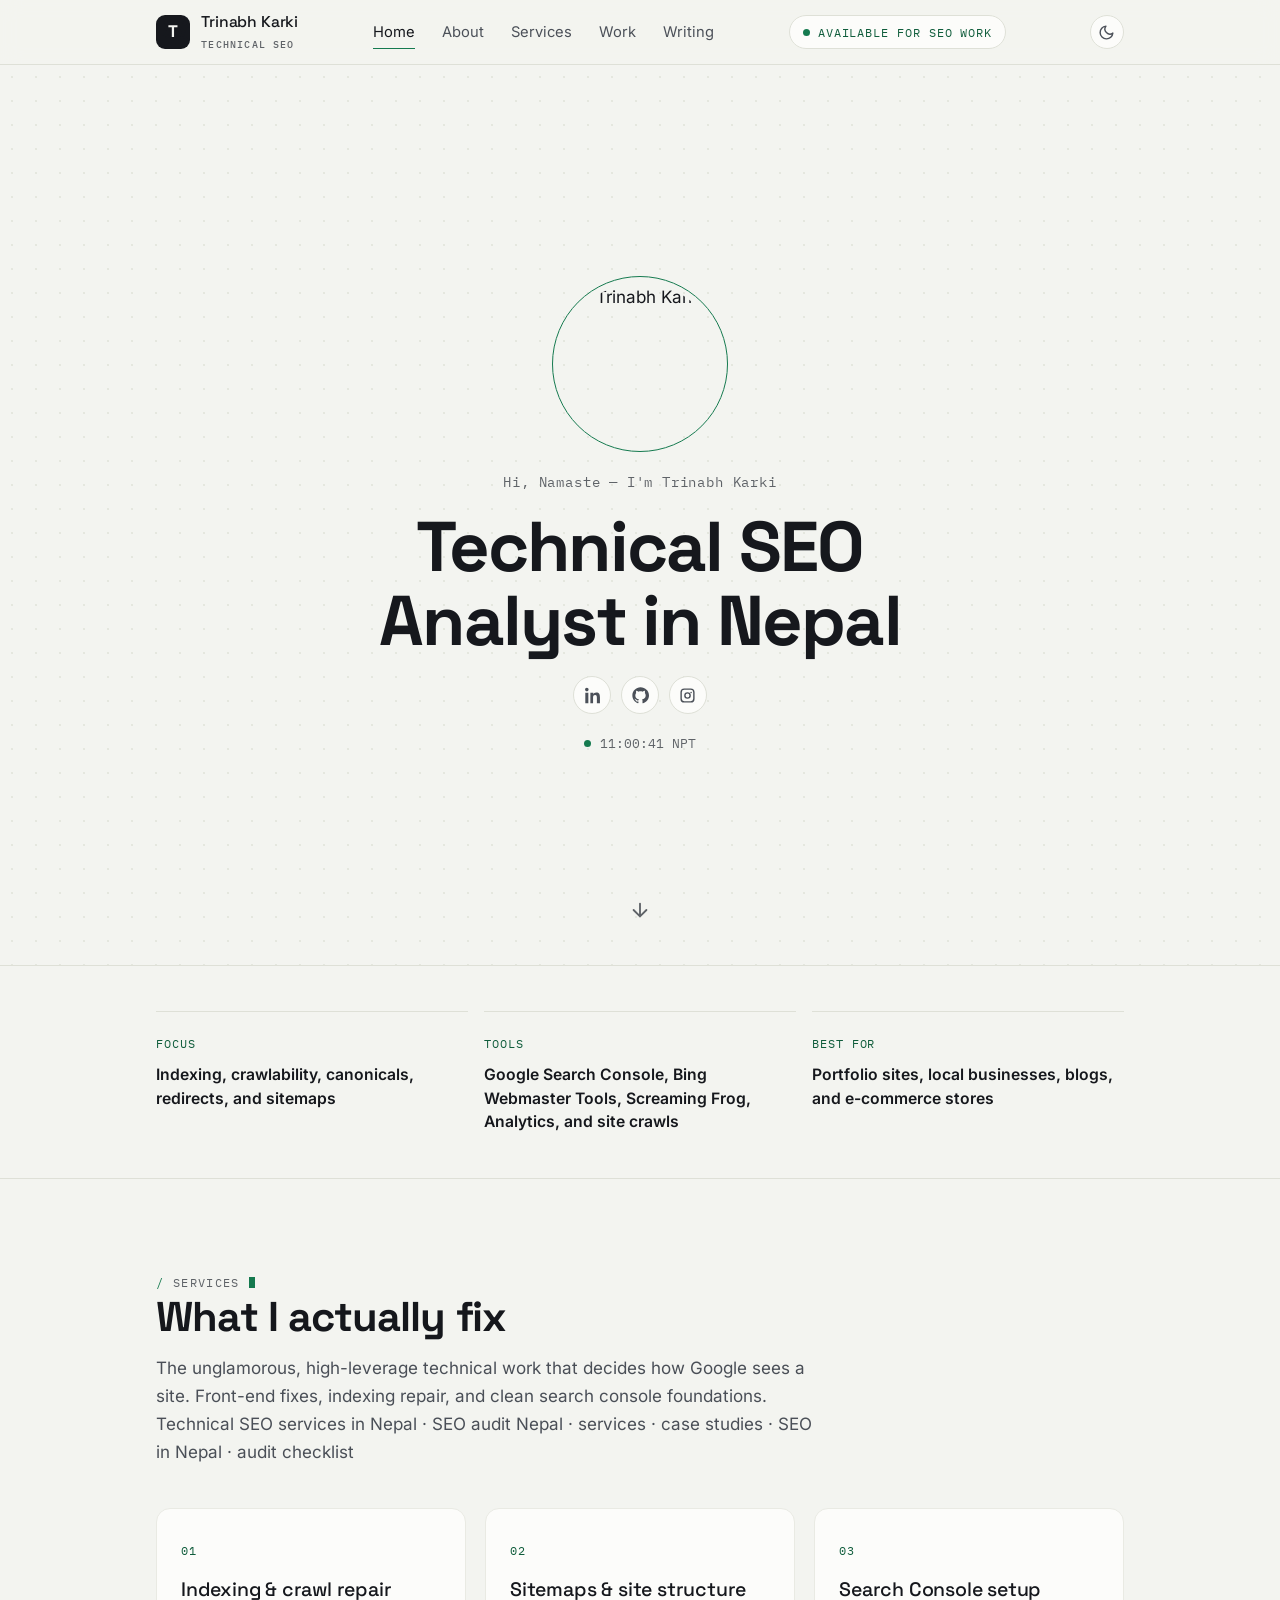
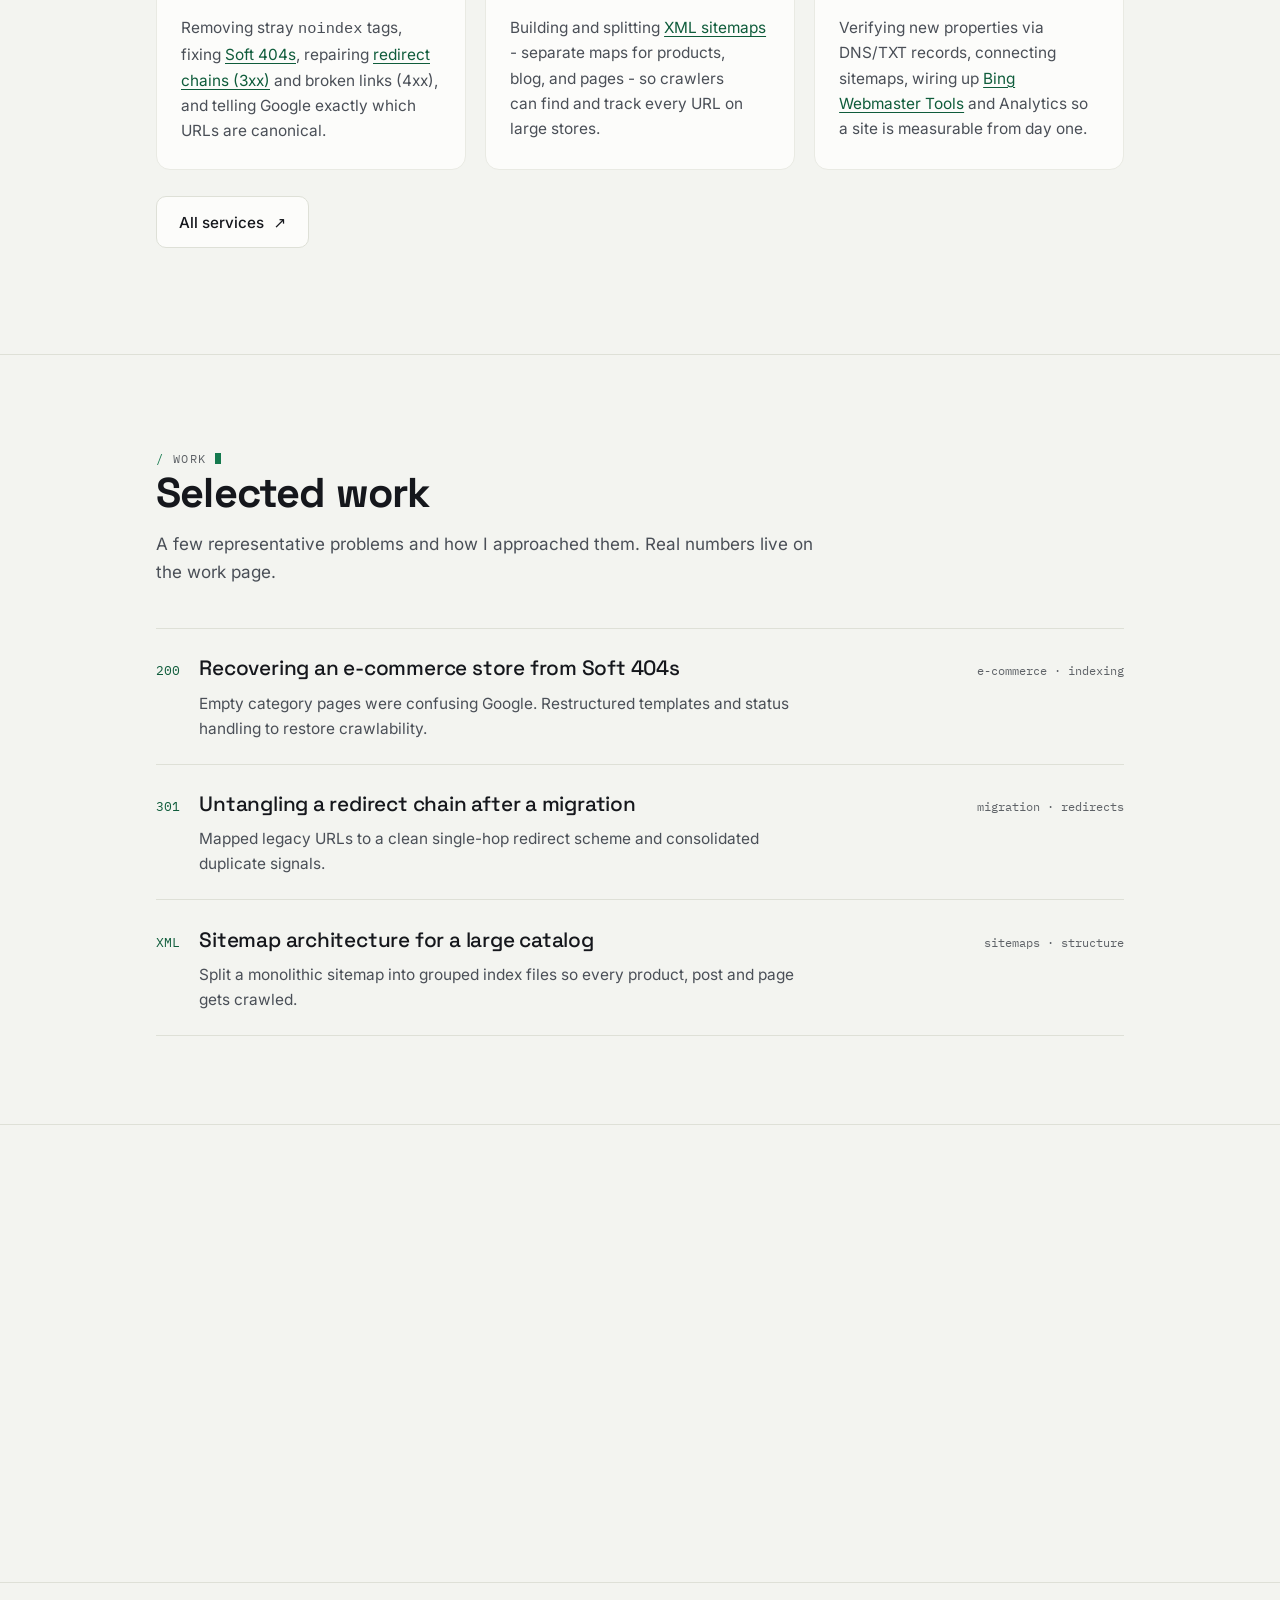
==== commit 12201804: "perf(fonts): self-host webfonts, remove render-blocking Google Fonts request" ====
--- a/index.html
+++ b/index.html
@@ -27,9 +27,9 @@
 <meta name="twitter:image:alt" content="Trinabh Karki - Technical SEO Analyst">
 <link rel="icon" href="/favicon.ico" sizes="any">
 <link rel="icon" type="image/png" href="/favicon.png">
-<link rel="preconnect" href="https://fonts.googleapis.com">
-<link rel="preconnect" href="https://fonts.gstatic.com" crossorigin>
-<link href="https://fonts.googleapis.com/css2?family=IBM+Plex+Mono:wght@400;500&family=Inter:wght@400;500;600&family=Space+Grotesk:wght@500;700&display=swap" rel="stylesheet">
+<link rel="preload" href="/fonts/space-grotesk.woff2" as="font" type="font/woff2" crossorigin>
+<link rel="preload" href="/fonts/inter.woff2" as="font" type="font/woff2" crossorigin>
+<link rel="preload" href="/fonts/ibm-plex-mono-400.woff2" as="font" type="font/woff2" crossorigin>
 <link rel="stylesheet" href="/css/main.css">
 <link rel="alternate" type="application/rss+xml" title="Trinabh Karki - Writing" href="/feed.xml">
 <script type="application/ld+json">
--- a/css/main.css
+++ b/css/main.css
@@ -2,6 +2,38 @@
    Trinabh Karki - Technical SEO Analyst
    Design system: the machine-readable layer made visible.
    ============================================================ */
+
+@font-face {
+  font-family: "Inter";
+  font-style: normal;
+  font-weight: 400 600;
+  font-display: swap;
+  src: url("/fonts/inter.woff2") format("woff2");
+}
+
+@font-face {
+  font-family: "IBM Plex Mono";
+  src: url("/fonts/ibm-plex-mono-400.woff2") format("woff2");
+  font-weight: 400;
+  font-style: normal;
+  font-display: swap;
+}
+
+@font-face {
+  font-family: "IBM Plex Mono";
+  src: url("/fonts/ibm-plex-mono-500.woff2") format("woff2");
+  font-weight: 500;
+  font-style: normal;
+  font-display: swap;
+}
+
+@font-face {
+  font-family: "Space Grotesk";
+  font-style: normal;
+  font-weight: 500 700;
+  font-display: swap;
+  src: url("/fonts/space-grotesk.woff2") format("woff2");
+}
 
 :root {
   --paper:      #F3F4F0;  /* cool off-white base                     */
@@ -274,7 +306,9 @@
 /* ============================================================
    Welcome (homepage full-page intro)
    ============================================================ */
-html:has(.welcome) { scroll-snap-type: y proximity; }
+/* Root-scroller snapping was removed: it prevented Chrome from nominating an
+   LCP candidate, making LCP unreportable for the homepage. Confirmed by bisect
+   on 2026-09-13. */
 .welcome {
   position: relative;
   min-height: 100dvh;
@@ -282,7 +316,6 @@
   text-align: center;
   background-image: radial-gradient(circle, color-mix(in srgb, var(--line) 70%, transparent) 1px, transparent 1.5px);
   background-size: 24px 24px;
-  scroll-snap-align: start;
   cursor: grab;
   /* pan-y, not none: native touch scrolling has to keep working across a
      full-viewport section. The drag-to-dismiss is a pointer flourish on top. */
@@ -386,7 +419,7 @@
 }
 .section-head p { color: var(--ink-soft); margin: 0; }
 
-.proof-strip { padding: clamp(1.8rem, 4vw, 2.8rem) 0; scroll-snap-align: start; }
+.proof-strip { padding: clamp(1.8rem, 4vw, 2.8rem) 0; }
 .proof-grid {
   display: grid;
   grid-template-columns: repeat(3, minmax(0, 1fr));
